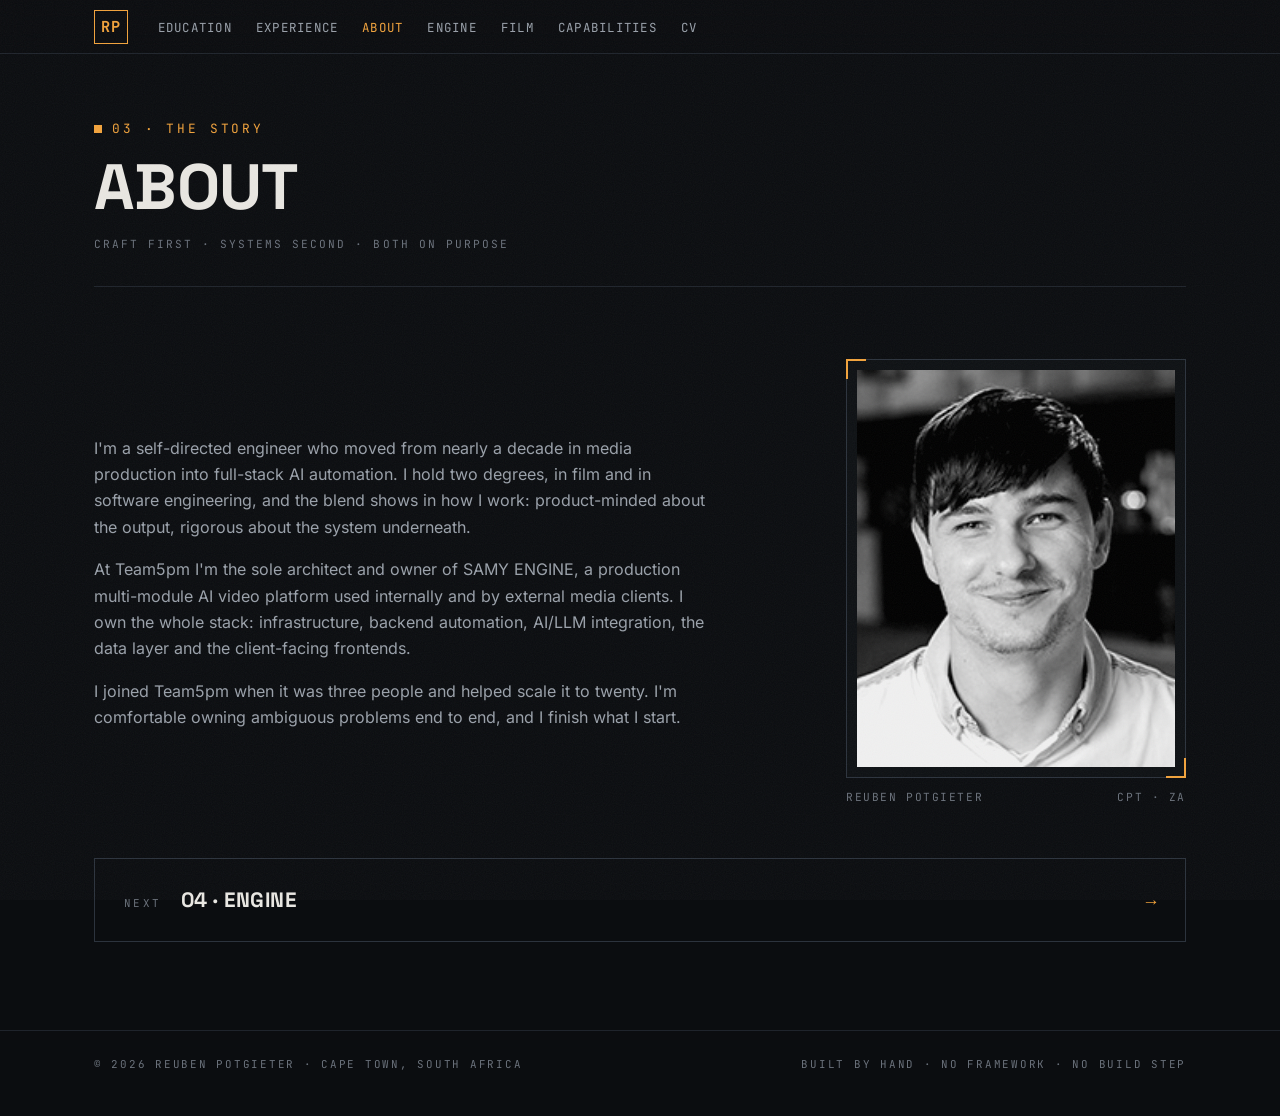
==== about.html @ 354f9bc9 "feat: restructure as multi-page guided tour site Landing page teases; each category gets its own pag" ====
<!doctype html>
<html lang="en">
<head>
  <meta charset="utf-8">
  <meta name="viewport" content="width=device-width, initial-scale=1">
  <title>About · Reuben Potgieter</title>
  <meta name="description" content="About Reuben Potgieter: from nearly a decade in media production to full-stack AI automation.">
  <meta name="robots" content="noindex">
  <meta name="color-scheme" content="dark">
  <meta name="theme-color" content="#0b0d10">
  <link rel="icon" href="data:image/svg+xml,%3Csvg%20xmlns='http://www.w3.org/2000/svg'%20viewBox='0%200%2064%2064'%3E%3Crect%20width='64'%20height='64'%20rx='8'%20fill='%230b0d10'/%3E%3Crect%20x='4'%20y='4'%20width='56'%20height='56'%20rx='6'%20fill='none'%20stroke='%23f2a33c'%20stroke-width='2'/%3E%3Ctext%20x='32'%20y='42'%20font-family='monospace'%20font-size='26'%20font-weight='700'%20fill='%23f2a33c'%20text-anchor='middle'%3ERP%3C/text%3E%3C/svg%3E">
  <link rel="preload" href="assets/fonts/space-grotesk-var-latin.woff2" as="font" type="font/woff2" crossorigin>
  <link rel="preload" href="assets/fonts/inter-var-latin.woff2" as="font" type="font/woff2" crossorigin>
  <link rel="preload" href="assets/fonts/jetbrains-mono-var-latin.woff2" as="font" type="font/woff2" crossorigin>
  <link rel="stylesheet" href="styles.css">
</head>
<body>
  <a class="skip-link" href="#main">Skip to content</a>

  <nav class="topnav" aria-label="Site navigation">
    <div class="topnav__inner">
      <a class="topnav__brand" href="index.html" aria-label="Reuben Potgieter, home">RP</a>
      <ul class="topnav__links">
        <li><a href="education.html">Education</a></li>
        <li><a href="experience.html">Experience</a></li>
        <li><a href="about.html" class="is-active" aria-current="page">About</a></li>
        <li><a href="engine.html">Engine</a></li>
        <li><a href="film.html">Film</a></li>
        <li><a href="capabilities.html">Capabilities</a></li>
        <li><a href="cv.html">CV</a></li>
      </ul>
    </div>
  </nav>

  <header class="pagehead">
    <p class="pagehead__kicker"><span class="tick" aria-hidden="true"></span>03 · THE STORY</p>
    <h1 class="pagehead__title">About</h1>
    <p class="pagehead__note">CRAFT FIRST · SYSTEMS SECOND · BOTH ON PURPOSE</p>
    <hr class="pagehead__rule">
  </header>

  <main id="main">
    <section class="section" aria-label="About Reuben Potgieter">
      <div class="hero__inner" style="padding: 0;">
        <div class="prose" data-reveal>
          <p>
            I'm a self-directed engineer who moved from nearly a decade in media
            production into full-stack AI automation. I hold two degrees, in film and
            in software engineering, and the blend shows in how I work: product-minded
            about the output, rigorous about the system underneath.
          </p>
          <p>
            At Team5pm I'm the sole architect and owner of SAMY ENGINE, a production
            multi-module AI video platform used internally and by external media
            clients. I own the whole stack: infrastructure, backend automation, AI/LLM
            integration, the data layer and the client-facing frontends.
          </p>
          <p>
            I joined Team5pm when it was three people and helped scale it to twenty.
            I'm comfortable owning ambiguous problems end to end, and I finish what
            I start.
          </p>
        </div>

        <figure class="hero__portrait" data-reveal>
          <div class="portrait__frame">
            <img class="portrait__img" src="assets/profile.jpg" width="380" height="475"
                 alt="Portrait of Reuben Potgieter" loading="eager" decoding="async">
          </div>
          <figcaption class="portrait__caption">
            <span>REUBEN POTGIETER</span>
            <span>CPT · ZA</span>
          </figcaption>
        </figure>
      </div>

      <a class="nudge" href="engine.html">
        <span class="nudge__label">NEXT</span>
        <span class="nudge__title">04 · Engine</span>
        <span class="nudge__arrow" aria-hidden="true">&rarr;</span>
      </a>
    </section>
  </main>

  <footer class="foot">
    <div class="foot__inner">
      <p>© <span data-year>2026</span> REUBEN POTGIETER · CAPE TOWN, SOUTH AFRICA</p>
      <p class="foot__note">BUILT BY HAND · NO FRAMEWORK · NO BUILD STEP</p>
    </div>
  </footer>

  <script src="script.js" defer></script>
</body>
</html>
---- styles.css ----
/* ===========================================================================
   Reuben Potgieter · CV / portfolio
   Cinematic × systems. Plain CSS, no build step. Dark by design; print = light.
   =========================================================================== */

/* ---------- Fonts (self-hosted, variable, latin subset) ---------------- */
@font-face {
  font-family: "Space Grotesk";
  src: url("assets/fonts/space-grotesk-var-latin.woff2") format("woff2-variations");
  font-weight: 300 700;
  font-display: swap;
}
@font-face {
  font-family: "Inter";
  src: url("assets/fonts/inter-var-latin.woff2") format("woff2-variations");
  font-weight: 100 900;
  font-display: swap;
}
@font-face {
  font-family: "JetBrains Mono";
  src: url("assets/fonts/jetbrains-mono-var-latin.woff2") format("woff2-variations");
  font-weight: 100 800;
  font-display: swap;
}

/* ---------- Tokens ------------------------------------------------------ */
:root {
  --bg: #0b0d10;
  --bg-2: #0e1114;
  --surface: #12151a;
  --surface-2: #171b21;
  --border: #1f242c;
  --border-strong: #2c333d;
  --text: #e9e7e2;
  --muted: #9aa1aa;
  --faint: #6b727c;
  --amber: #f2a33c;
  --amber-soft: rgba(242, 163, 60, .08);
  --cyan: #6cc3d5;
  --cyan-soft: rgba(108, 195, 213, .07);
  --ink-on-amber: #14100a;
  --maxw: 1140px;
  --radius: 4px;
  --font-display: "Space Grotesk", system-ui, sans-serif;
  --font-body: "Inter", system-ui, -apple-system, "Segoe UI", Roboto, sans-serif;
  --font-mono: "JetBrains Mono", ui-monospace, "SF Mono", "Cascadia Code", Consolas, monospace;
}

* { box-sizing: border-box; }

html { scroll-behavior: smooth; }

@media (prefers-reduced-motion: reduce) {
  html { scroll-behavior: auto; }
  * { animation-duration: .001ms !important; transition-duration: .001ms !important; }
}

body {
  margin: 0;
  font-family: var(--font-body);
  font-size: 1rem;
  color: var(--text);
  background: var(--bg);
  line-height: 1.65;
  -webkit-font-smoothing: antialiased;
  text-rendering: optimizeLegibility;
}

/* film grain over everything */
body::after {
  content: "";
  position: fixed;
  inset: 0;
  z-index: 999;
  pointer-events: none;
  opacity: .05;
  background-image: url("data:image/svg+xml,%3Csvg xmlns='http://www.w3.org/2000/svg' width='240' height='240'%3E%3Cfilter id='n'%3E%3CfeTurbulence type='fractalNoise' baseFrequency='0.9' numOctaves='2' stitchTiles='stitch'/%3E%3C/filter%3E%3Crect width='240' height='240' filter='url(%23n)'/%3E%3C/svg%3E");
}

::selection { background: var(--amber); color: var(--ink-on-amber); }

a { color: var(--amber); text-decoration-thickness: 1px; text-underline-offset: 3px; }
a:hover { text-decoration: underline; }

:focus-visible {
  outline: 2px solid var(--amber);
  outline-offset: 3px;
  border-radius: 2px;
}

.skip-link {
  position: absolute;
  left: -9999px;
  top: 0;
  background: var(--amber);
  color: var(--ink-on-amber);
  padding: .6rem 1rem;
  z-index: 1000;
  font-family: var(--font-mono);
  font-size: .85rem;
}
.skip-link:focus { left: 0; }

.ico { flex: none; vertical-align: middle; }

/* mono annotation utility */
.tick {
  display: inline-block;
  width: 8px; height: 8px;
  background: var(--amber);
  margin-right: .65rem;
}

/* ---------- Top nav ----------------------------------------------------- */
.topnav {
  position: sticky;
  top: 0;
  z-index: 50;
  background: color-mix(in srgb, var(--bg) 82%, transparent);
  -webkit-backdrop-filter: blur(12px);
  backdrop-filter: blur(12px);
  border-bottom: 1px solid var(--border);
}
.topnav__inner {
  max-width: var(--maxw);
  margin: 0 auto;
  padding: .6rem 1.5rem;
  display: flex;
  align-items: center;
  gap: 1.2rem;
}
.topnav__brand {
  font-family: var(--font-mono);
  font-weight: 700;
  font-size: .95rem;
  letter-spacing: .06em;
  color: var(--amber);
  text-decoration: none;
  border: 1px solid var(--amber);
  width: 34px; height: 34px;
  display: grid; place-items: center;
  flex: none;
}
.topnav__brand:hover { background: var(--amber-soft); text-decoration: none; }
.topnav__links {
  list-style: none;
  display: flex;
  gap: .2rem;
  margin: 0;
  padding: 0;
  flex-wrap: wrap;
}
.topnav__links a {
  font-family: var(--font-mono);
  font-size: .78rem;
  letter-spacing: .1em;
  text-transform: uppercase;
  color: var(--muted);
  text-decoration: none;
  padding: .4rem .65rem;
}
.topnav__links a:hover { color: var(--amber); text-decoration: none; }
.topnav__links a.is-active { color: var(--amber); }
.topnav__pdf { margin-left: auto; }

/* ---------- Buttons ----------------------------------------------------- */
.btn {
  font-family: var(--font-mono);
  font-weight: 600;
  font-size: .8rem;
  letter-spacing: .08em;
  text-transform: uppercase;
  cursor: pointer;
  border-radius: var(--radius);
  padding: .7rem 1.2rem;
  display: inline-flex;
  align-items: center;
  gap: .5rem;
  border: 1px solid transparent;
  text-decoration: none;
  transition: background-color .15s ease, border-color .15s ease, color .15s ease, transform .05s ease;
}
.btn:active { transform: translateY(1px); }
.btn:hover { text-decoration: none; }
.btn--primary { background: var(--amber); color: var(--ink-on-amber); }
.btn--primary:hover { background: #ffb84f; }
.btn--ghost { background: transparent; color: var(--text); border-color: var(--border-strong); }
.btn--ghost:hover { border-color: var(--amber); color: var(--amber); }

/* ---------- Hero -------------------------------------------------------- */
.hero {
  position: relative;
  border-bottom: 1px solid var(--border);
  overflow: hidden;
}
.hero__backdrop {
  position: absolute;
  inset: 0;
  background-image:
    linear-gradient(var(--border) 1px, transparent 1px),
    linear-gradient(90deg, var(--border) 1px, transparent 1px);
  background-size: 56px 56px;
  opacity: .35;
  -webkit-mask-image: radial-gradient(ellipse 90% 80% at 30% 20%, #000 0%, transparent 70%);
  mask-image: radial-gradient(ellipse 90% 80% at 30% 20%, #000 0%, transparent 70%);
  pointer-events: none;
}
.hero__inner {
  position: relative;
  max-width: var(--maxw);
  margin: 0 auto;
  padding: 5.5rem 1.5rem 4rem;
  display: grid;
  grid-template-columns: minmax(0, 1.5fr) minmax(260px, 1fr);
  gap: 3.5rem;
  align-items: center;
}
.hero__kicker {
  margin: 0 0 1.4rem;
  font-family: var(--font-mono);
  font-size: .8rem;
  letter-spacing: .22em;
  text-transform: uppercase;
  color: var(--amber);
  display: flex;
  align-items: center;
}
.hero__name {
  margin: 0;
  font-family: var(--font-display);
  font-weight: 700;
  font-size: clamp(3rem, 8.5vw, 5.6rem);
  line-height: .96;
  letter-spacing: -.015em;
  text-transform: uppercase;
}
.hero__tagline {
  margin: 1.6rem 0 0;
  color: var(--muted);
  font-size: 1.08rem;
  max-width: 54ch;
}
.hero__tagline strong { color: var(--text); }

.contacts {
  list-style: none;
  margin: 1.8rem 0 0;
  padding: 0;
  display: flex;
  flex-wrap: wrap;
  gap: .5rem 1.4rem;
}
.contact {
  display: inline-flex;
  align-items: center;
  gap: .5rem;
  font-family: var(--font-mono);
  font-size: .8rem;
  letter-spacing: .02em;
  color: var(--text);
  text-decoration: none;
}
a.contact:hover { color: var(--amber); text-decoration: none; }
.contact .ico { color: var(--faint); }
a.contact:hover .ico { color: var(--amber); }
.contact--static { color: var(--muted); }

.hero__actions { margin-top: 2.2rem; display: flex; gap: .8rem; flex-wrap: wrap; }

/* portrait */
.hero__portrait { margin: 0; justify-self: end; width: min(340px, 100%); }
.portrait__frame {
  position: relative;
  border: 1px solid var(--border-strong);
  padding: 10px;
  background: var(--bg-2);
}
/* registration corner ticks */
.portrait__frame::before,
.portrait__frame::after {
  content: "";
  position: absolute;
  width: 18px; height: 18px;
  border-color: var(--amber);
  border-style: solid;
}
.portrait__frame::before { top: -1px; left: -1px; border-width: 2px 0 0 2px; }
.portrait__frame::after { bottom: -1px; right: -1px; border-width: 0 2px 2px 0; }
.portrait__img {
  display: block;
  width: 100%;
  height: auto;
  aspect-ratio: 4 / 5;
  object-fit: cover;
  filter: grayscale(1) contrast(1.06) brightness(.94);
}
.portrait__frame:hover .portrait__img { filter: grayscale(.2) contrast(1.02); transition: filter .4s ease; }
.portrait__caption {
  display: flex;
  justify-content: space-between;
  margin-top: .6rem;
  font-family: var(--font-mono);
  font-size: .7rem;
  letter-spacing: .14em;
  color: var(--faint);
}

/* timecode ruler */
.hero__ruler {
  position: relative;
  height: 34px;
  border-top: 1px solid var(--border);
  background-image: repeating-linear-gradient(
    90deg,
    var(--border-strong) 0 1px,
    transparent 1px 12px
  );
  background-size: 120px 10px;
  background-repeat: repeat-x;
  background-position: 0 0;
}
.hero__ruler::before {
  content: "";
  position: absolute;
  inset: 0 0 auto 0;
  height: 16px;
  background-image: repeating-linear-gradient(90deg, var(--border-strong) 0 1px, transparent 1px 120px);
}
.ruler__label {
  position: absolute;
  top: 12px;
  left: 1.5rem;
  font-family: var(--font-mono);
  font-size: .68rem;
  letter-spacing: .18em;
  color: var(--faint);
}
.ruler__label--right { left: auto; right: 1.5rem; color: var(--amber); }

/* ---------- Sections ---------------------------------------------------- */
.section {
  max-width: var(--maxw);
  margin: 0 auto;
  padding: 4.5rem 1.5rem 2.5rem;
}
.sec__head {
  display: flex;
  align-items: baseline;
  gap: 1rem;
  margin-bottom: 2.2rem;
}
.sec__num {
  font-family: var(--font-mono);
  font-size: .85rem;
  color: var(--amber);
  font-weight: 600;
  letter-spacing: .1em;
}
.sec__title {
  margin: 0;
  font-family: var(--font-display);
  font-weight: 700;
  font-size: clamp(1.6rem, 3.4vw, 2.3rem);
  letter-spacing: .01em;
  text-transform: uppercase;
  line-height: 1;
}
.sec__rule { flex: 1; border-top: 1px solid var(--border); transform: translateY(-6px); }
.sec__note {
  font-family: var(--font-mono);
  font-size: .68rem;
  letter-spacing: .18em;
  color: var(--faint);
  white-space: nowrap;
}

.lede {
  margin: 0 0 2.4rem;
  font-size: 1.15rem;
  line-height: 1.7;
  color: var(--muted);
  max-width: 72ch;
}
.lede strong { color: var(--text); }

/* ---------- Stats ------------------------------------------------------- */
.stats {
  display: grid;
  grid-template-columns: repeat(auto-fit, minmax(200px, 1fr));
  gap: 1px;
  background: var(--border);
  border: 1px solid var(--border);
  margin-bottom: 2.6rem;
}
.stat {
  position: relative;
  background: var(--bg-2);
  padding: 1.4rem 1.5rem 1.2rem;
}
.stat::before {
  content: "";
  position: absolute;
  top: 8px; left: 8px;
  width: 10px; height: 10px;
  border-top: 1px solid var(--amber);
  border-left: 1px solid var(--amber);
  opacity: .8;
}
.stat__value {
  display: block;
  font-family: var(--font-display);
  font-weight: 700;
  font-size: 2.6rem;
  line-height: 1.1;
  color: var(--text);
  font-variant-numeric: tabular-nums;
}
.stat__label {
  display: block;
  margin-top: .35rem;
  font-family: var(--font-mono);
  font-size: .68rem;
  letter-spacing: .12em;
  text-transform: uppercase;
  color: var(--muted);
  line-height: 1.5;
}

/* ---------- Diagram ----------------------------------------------------- */
.diagram { margin: 0 0 2.6rem; }
.diagram__scroll { overflow-x: auto; }
.diagram__svg {
  display: block;
  width: 100%;
  min-width: 760px;
  height: auto;
  background: var(--bg-2);
}
.diagram__caption {
  margin-top: .7rem;
  font-family: var(--font-mono);
  font-size: .72rem;
  letter-spacing: .06em;
  color: var(--faint);
}

/* diagram internals */
.d-frame { fill: none; stroke: var(--border-strong); }
.d-grid { stroke: var(--border); stroke-width: 1; opacity: .5; }
.d-arrow { fill: var(--faint); }
.d-flow {
  stroke: var(--faint);
  stroke-width: 1.2;
  stroke-dasharray: 5 5;
  animation: d-flow 1.4s linear infinite;
}
@keyframes d-flow { to { stroke-dashoffset: -10; } }
@media (prefers-reduced-motion: reduce) {
  .d-flow { animation: none; }
}

.d-node text {
  font-family: var(--font-mono);
  font-size: 11.5px;
  font-weight: 600;
  letter-spacing: .1em;
  text-anchor: middle;
}
.d-node--ai rect { fill: var(--cyan-soft); stroke: var(--cyan); stroke-width: 1; }
.d-node--ai text { fill: var(--cyan); }
.d-node--human rect { fill: var(--amber-soft); stroke: var(--amber); stroke-width: 1; }
.d-node--human text { fill: var(--amber); }
.d-node--data rect { fill: transparent; stroke: var(--faint); stroke-width: 1; stroke-dasharray: 4 4; }
.d-node--data text { fill: var(--muted); }

.d-sub {
  font-family: var(--font-mono);
  font-size: 8.5px;
  letter-spacing: .12em;
  fill: var(--faint);
  text-anchor: middle;
}
.d-rowlabel {
  font-family: var(--font-mono);
  font-size: 9px;
  letter-spacing: .2em;
  fill: var(--faint);
}
.d-legend text {
  font-family: var(--font-mono);
  font-size: 9px;
  letter-spacing: .14em;
  fill: var(--muted);
}
.d-legend__id { fill: var(--faint); }
.d-sw--ai { fill: var(--cyan-soft); stroke: var(--cyan); }
.d-sw--human { fill: var(--amber-soft); stroke: var(--amber); }
.d-sw--data { fill: transparent; stroke: var(--faint); stroke-dasharray: 3 3; }

.d-note text {
  font-family: var(--font-mono);
  font-size: 9.5px;
  letter-spacing: .1em;
  fill: var(--muted);
}
.d-note__bar { stroke: var(--amber); stroke-width: 2; }

.d-rail rect { fill: var(--surface); stroke: var(--border-strong); }
.d-rail__label {
  font-family: var(--font-mono);
  font-size: 10px;
  font-weight: 700;
  letter-spacing: .2em;
  fill: var(--amber);
}
.d-rail__items {
  font-family: var(--font-mono);
  font-size: 10.5px;
  letter-spacing: .1em;
  fill: var(--muted);
}

/* ---------- Modules ----------------------------------------------------- */
.modules {
  display: grid;
  gap: 1px;
  background: var(--border);
  border: 1px solid var(--border);
  margin-bottom: 2.6rem;
}
.module {
  background: var(--bg-2);
  padding: 1.2rem 1.3rem 1.3rem;
}
.module header {
  display: flex;
  align-items: baseline;
  gap: .7rem;
  margin-bottom: .5rem;
}
.module__id {
  font-family: var(--font-mono);
  font-size: .68rem;
  letter-spacing: .12em;
  color: var(--cyan);
}
.module__title {
  margin: 0;
  font-family: var(--font-display);
  font-size: 1.02rem;
  font-weight: 600;
  letter-spacing: .01em;
}
.module p {
  margin: 0;
  font-size: .88rem;
  color: var(--muted);
  line-height: 1.6;
}
/* 10 modules: column counts chosen so the grid always fills evenly (5/2/1) */
.modules { grid-template-columns: repeat(5, 1fr); }
@media (max-width: 1100px) { .modules { grid-template-columns: repeat(2, 1fr); } }
@media (max-width: 560px) { .modules { grid-template-columns: 1fr; } }

/* ---------- Clients ----------------------------------------------------- */
.clients {
  display: grid;
  grid-template-columns: repeat(auto-fit, minmax(280px, 1fr));
  gap: 1.2rem;
  margin-bottom: 2.6rem;
}
.client {
  border: 1px solid var(--border-strong);
  border-left: 3px solid var(--amber);
  background: var(--surface);
  padding: 1.2rem 1.4rem 1.3rem;
}
.client__head {
  display: flex;
  justify-content: space-between;
  align-items: baseline;
  gap: 1rem;
  flex-wrap: wrap;
  margin-bottom: .5rem;
}
.client__name {
  margin: 0;
  font-family: var(--font-display);
  font-size: 1.15rem;
  font-weight: 700;
  text-transform: uppercase;
  letter-spacing: .03em;
}
.client__tag {
  font-family: var(--font-mono);
  font-size: .64rem;
  letter-spacing: .16em;
  color: var(--amber);
  border: 1px solid color-mix(in srgb, var(--amber) 40%, transparent);
  padding: .2rem .5rem;
  white-space: nowrap;
}
.client p { margin: 0; font-size: .92rem; color: var(--muted); }

/* ---------- Field notes -------------------------------------------------- */
.fieldnotes { border-top: 1px solid var(--border); padding-top: 1.6rem; }
.fieldnotes__title {
  margin: 0 0 1.1rem;
  font-family: var(--font-mono);
  font-size: .75rem;
  font-weight: 600;
  letter-spacing: .22em;
  text-transform: uppercase;
  color: var(--faint);
}
.fieldnotes__list {
  list-style: none;
  margin: 0;
  padding: 0;
  columns: 2;
  column-gap: 3rem;
}
.fieldnotes__list li {
  break-inside: avoid;
  position: relative;
  padding: 0 0 1rem 3.4rem;
  font-size: .9rem;
  color: var(--muted);
  line-height: 1.65;
}
.fn__marker {
  position: absolute;
  left: 0;
  top: .2em;
  font-family: var(--font-mono);
  font-size: .68rem;
  letter-spacing: .1em;
  color: var(--amber);
}
.fieldnotes__list code {
  font-family: var(--font-mono);
  font-size: .82em;
  background: var(--surface-2);
  padding: .05rem .35rem;
  border-radius: 3px;
  color: var(--text);
}

/* ---------- Experience --------------------------------------------------- */
.role {
  padding: 1.6rem 0;
  border-bottom: 1px solid var(--border);
}
.role:last-child { border-bottom: 0; }
.role__head {
  display: flex;
  justify-content: space-between;
  align-items: baseline;
  gap: 1rem;
  flex-wrap: wrap;
}
.role__title {
  margin: 0;
  font-family: var(--font-display);
  font-size: 1.2rem;
  font-weight: 600;
}
.role__at { color: var(--faint); font-weight: 400; }
.role__org { color: var(--amber); }
.role__meta { margin: .3rem 0 0; color: var(--faint); font-size: .86rem; }
.role__dates {
  margin: 0;
  font-family: var(--font-mono);
  font-size: .72rem;
  letter-spacing: .14em;
  color: var(--muted);
  white-space: nowrap;
}
.role__scope { margin: .8rem 0 .4rem; color: var(--muted); max-width: 72ch; }
.role__scope strong { color: var(--text); }
.bullets { margin: .6rem 0 0; padding-left: 1.15rem; }
.bullets li { margin: .45rem 0; color: var(--muted); }
.bullets li strong { color: var(--text); font-weight: 600; }

/* ---------- Skills ------------------------------------------------------- */
.skills {
  display: grid;
  grid-template-columns: repeat(auto-fill, minmax(260px, 1fr));
  gap: 1.4rem 1.8rem;
}
.skillgroup__label {
  margin: 0 0 .6rem;
  font-family: var(--font-mono);
  font-size: .68rem;
  font-weight: 600;
  text-transform: uppercase;
  letter-spacing: .18em;
  color: var(--amber);
}
.chips { list-style: none; margin: 0; padding: 0; display: flex; flex-wrap: wrap; gap: .45rem; }
.chips li {
  background: var(--surface);
  border: 1px solid var(--border-strong);
  border-radius: 2px;
  padding: .3rem .7rem;
  font-family: var(--font-mono);
  font-size: .76rem;
  color: var(--text);
}

/* ---------- Film --------------------------------------------------------- */
.film {
  border: 1px solid var(--border-strong);
  background:
    linear-gradient(color-mix(in srgb, var(--bg-2) 92%, transparent), color-mix(in srgb, var(--bg-2) 92%, transparent)),
    repeating-linear-gradient(90deg, var(--border) 0 1px, transparent 1px 28px);
  padding: 2rem 2.2rem;
}
.film__body {
  margin: 0 0 1.6rem;
  font-size: 1.05rem;
  color: var(--muted);
  max-width: 64ch;
}
.film__body strong { color: var(--text); }
.film__actions { display: flex; gap: .8rem; flex-wrap: wrap; }

/* ---------- Prose / About ------------------------------------------------ */
.prose p { margin: 0 0 1rem; max-width: 72ch; color: var(--muted); }
.prose p:last-child { margin-bottom: 0; }

/* ---------- Education ---------------------------------------------------- */
.edu { list-style: none; margin: 0; padding: 0; }
.edu__item {
  display: flex;
  justify-content: space-between;
  gap: 1rem;
  padding: .7rem 0;
  border-bottom: 1px solid var(--border);
  flex-wrap: wrap;
}
.edu__item:last-child { border-bottom: 0; }
.edu__qual { font-weight: 600; }
.edu__org { color: var(--amber); }
.edu__note { color: var(--muted); }
.edu__year {
  font-family: var(--font-mono);
  font-size: .78rem;
  letter-spacing: .1em;
  color: var(--muted);
}
.edu__langs { margin: 1.2rem 0 0; color: var(--muted); font-size: .92rem; }
.edu__langs strong { color: var(--text); }

/* ---------- Footer ------------------------------------------------------- */
.foot {
  margin-top: 3rem;
  border-top: 1px solid var(--border);
}
.foot__inner {
  max-width: var(--maxw);
  margin: 0 auto;
  padding: 1.6rem 1.5rem 2.6rem;
  display: flex;
  justify-content: space-between;
  gap: 1rem;
  flex-wrap: wrap;
}
.foot p {
  margin: 0;
  font-family: var(--font-mono);
  font-size: .68rem;
  letter-spacing: .16em;
  color: var(--faint);
}
.foot__note { color: var(--faint); }

/* ---------- Page header (subpages) --------------------------------------- */
.pagehead {
  max-width: var(--maxw);
  margin: 0 auto;
  padding: 4rem 1.5rem 0;
}
.pagehead__kicker {
  margin: 0 0 1rem;
  font-family: var(--font-mono);
  font-size: .8rem;
  letter-spacing: .22em;
  color: var(--amber);
  display: flex;
  align-items: center;
}
.pagehead__title {
  margin: 0;
  font-family: var(--font-display);
  font-weight: 700;
  font-size: clamp(2.4rem, 6vw, 4rem);
  line-height: 1;
  letter-spacing: -.01em;
  text-transform: uppercase;
}
.pagehead__note {
  margin: 1rem 0 0;
  font-family: var(--font-mono);
  font-size: .7rem;
  letter-spacing: .18em;
  color: var(--faint);
}
.pagehead__rule {
  border: 0;
  border-top: 1px solid var(--border);
  margin: 2rem 0 0;
}

/* ---------- Landing guide cards ------------------------------------------ */
.guides {
  display: grid;
  grid-template-columns: repeat(3, 1fr);
  gap: 1px;
  background: var(--border);
  border: 1px solid var(--border);
}
@media (max-width: 900px) { .guides { grid-template-columns: repeat(2, 1fr); } }
@media (max-width: 560px) { .guides { grid-template-columns: 1fr; } }
.guide {
  position: relative;
  display: block;
  background: var(--bg-2);
  padding: 1.5rem 1.6rem 1.4rem;
  text-decoration: none;
  color: var(--text);
  transition: background-color .2s ease;
}
.guide:hover { background: var(--surface-2); text-decoration: none; }
.guide__num {
  font-family: var(--font-mono);
  font-size: .72rem;
  letter-spacing: .14em;
  color: var(--amber);
}
.guide__title {
  margin: .5rem 0 .4rem;
  font-family: var(--font-display);
  font-weight: 700;
  font-size: 1.25rem;
  letter-spacing: .02em;
  text-transform: uppercase;
}
.guide p {
  margin: 0;
  font-size: .88rem;
  color: var(--muted);
  line-height: 1.55;
  max-width: 34ch;
}
.guide__arrow {
  position: absolute;
  top: 1.3rem;
  right: 1.4rem;
  font-family: var(--font-mono);
  color: var(--faint);
  transition: color .2s ease, transform .2s ease;
}
.guide:hover .guide__arrow { color: var(--amber); transform: translateX(4px); }
.guide__tag {
  position: absolute;
  bottom: 1.35rem;
  right: 1.4rem;
  font-family: var(--font-mono);
  font-size: .6rem;
  letter-spacing: .18em;
  color: var(--amber);
  border: 1px solid color-mix(in srgb, var(--amber) 40%, transparent);
  padding: .18rem .45rem;
}

/* ---------- Next nudge ---------------------------------------------------- */
.nudge {
  display: flex;
  align-items: baseline;
  gap: 1.2rem;
  margin-top: 3.2rem;
  padding: 1.5rem 1.8rem;
  border: 1px solid var(--border-strong);
  text-decoration: none;
  color: var(--text);
  transition: border-color .2s ease, background-color .2s ease;
}
.nudge:hover { border-color: var(--amber); background: var(--amber-soft); text-decoration: none; }
.nudge__label {
  font-family: var(--font-mono);
  font-size: .68rem;
  letter-spacing: .22em;
  color: var(--faint);
}
.nudge__title {
  font-family: var(--font-display);
  font-weight: 700;
  font-size: 1.3rem;
  letter-spacing: .02em;
  text-transform: uppercase;
}
.nudge__arrow {
  margin-left: auto;
  font-family: var(--font-mono);
  font-size: 1.1rem;
  color: var(--amber);
  transition: transform .2s ease;
}
.nudge:hover .nudge__arrow { transform: translateX(6px); }

/* ---------- Work gallery -------------------------------------------------- */
.gallery {
  display: grid;
  grid-template-columns: repeat(2, 1fr);
  gap: 1.4rem;
  margin-bottom: 2.6rem;
}
@media (max-width: 720px) { .gallery { grid-template-columns: 1fr; } }
.shot { margin: 0; }
.shot__frame {
  position: relative;
  border: 1px solid var(--border-strong);
  padding: 8px;
  background: var(--bg-2);
}
.shot__frame::before,
.shot__frame::after {
  content: "";
  position: absolute;
  width: 14px; height: 14px;
  border-color: var(--amber);
  border-style: solid;
}
.shot__frame::before { top: -1px; left: -1px; border-width: 2px 0 0 2px; }
.shot__frame::after { bottom: -1px; right: -1px; border-width: 0 2px 2px 0; }
.shot__frame img { display: block; width: 100%; height: auto; }
.shot__caption {
  display: flex;
  justify-content: space-between;
  gap: 1rem;
  margin-top: .55rem;
  font-family: var(--font-mono);
  font-size: .68rem;
  letter-spacing: .1em;
  color: var(--faint);
}
.shot__caption strong { color: var(--muted); font-weight: 600; letter-spacing: .14em; }

/* ---------- Client wordmarks ---------------------------------------------- */
.wordmarks {
  margin-top: 2.4rem;
  border: 1px solid var(--border);
  padding: 1.2rem 1.6rem;
  display: flex;
  flex-wrap: wrap;
  align-items: baseline;
  gap: .8rem 1.8rem;
}
.wordmarks__label {
  font-family: var(--font-mono);
  font-size: .62rem;
  letter-spacing: .2em;
  color: var(--faint);
  width: 100%;
}
.wordmarks span {
  font-family: var(--font-display);
  font-weight: 700;
  font-size: 1rem;
  letter-spacing: .12em;
  text-transform: uppercase;
  color: var(--muted);
}

/* ---------- Reveal on scroll (progressive enhancement) ------------------ */
@media (prefers-reduced-motion: no-preference) {
  .js [data-reveal] {
    opacity: 0;
    transform: translateY(14px);
    transition: opacity .55s ease, transform .55s ease;
  }
  .js [data-reveal].is-visible {
    opacity: 1;
    transform: none;
  }
}

/* ---------- Responsive --------------------------------------------------- */
@media (max-width: 900px) {
  .hero__inner {
    grid-template-columns: 1fr;
    gap: 2.5rem;
    padding-top: 3.5rem;
  }
  .hero__portrait { justify-self: start; width: min(280px, 70%); }
  .fieldnotes__list { columns: 1; }
}
@media (max-width: 620px) {
  .topnav__inner { padding: .5rem .9rem; gap: .6rem; }
  .topnav__links a { font-size: .62rem; padding: .3rem .4rem; letter-spacing: .06em; }
  .topnav__pdf { display: none; }
  .sec__note { display: none; }
  .section { padding: 3rem 1.25rem 1.8rem; }
  .film { padding: 1.4rem 1.3rem; }
}

/* ===========================================================================
   Print / PDF: clean, ink-friendly, light, single column, no chrome.
   =========================================================================== */
@media print {
  :root {
    --bg: #fff; --bg-2: #fff; --surface: #fff; --surface-2: #f1f1f1;
    --text: #111; --muted: #333; --faint: #555;
    --border: #ccc; --border-strong: #bbb;
    --amber: #1a1a1a; --amber-soft: #f1f1f1;
    --cyan: #333; --cyan-soft: #f6f6f6;
    --ink-on-amber: #fff;
  }
  @page { margin: 14mm; }
  body { font-size: 10.5pt; line-height: 1.45; background: #fff; }
  body::after { display: none; }
  .topnav, .skip-link, .hero__actions, .btn, .hero__ruler, .hero__backdrop,
  .diagram, .film__actions { display: none !important; }
  [data-reveal] { opacity: 1 !important; transform: none !important; }
  .hero__inner, .section, .foot__inner { max-width: none; margin: 0; padding: 0; }
  .hero__inner { grid-template-columns: 1fr auto; gap: 1.5rem; padding-bottom: .6rem; }
  .hero__portrait { width: 100px; }
  .portrait__frame { padding: 0; border: 1px solid #ccc; }
  .portrait__frame::before, .portrait__frame::after { display: none; }
  .portrait__img { filter: none; }
  .portrait__caption { display: none; }
  .hero__name { font-size: 22pt; line-height: 1.05; }
  .hero__kicker { margin-bottom: .5rem; }
  .section { padding: .8rem 0; }
  .sec__head { margin-bottom: .9rem; }
  a { color: #111; text-decoration: none; }
  /* transparent-bg bordered cells: no gray blocks where grid cells are empty */
  .stats, .modules { background: transparent; border: 0; gap: 6px; }
  .stats { grid-template-columns: repeat(4, 1fr); margin-bottom: 1.2rem; }
  .modules { grid-template-columns: repeat(3, 1fr); }
  .stat, .module { border: 1px solid #ccc; }
  .nudge, .guides, .gallery, .wordmarks, .pagehead__rule { display: none !important; }
  .pagehead { margin: 0; padding: 0 0 .6rem; }
  .pagehead__title { font-size: 20pt; }
  .stat { padding: .6rem .8rem; }
  .stat::before { display: none; }
  .stat__value { font-size: 1.5rem; }
  .modules, .clients { margin-bottom: 1.2rem; }
  .module, .client { padding: .7rem .9rem; }
  .fieldnotes__list { columns: 1; }
  .fieldnotes__list li { padding-bottom: .5rem; }
  .chips li, .client, .module { border-color: #ccc; }
  .foot { margin-top: 1rem; }
  .foot__note { display: none; }
  /* Keep entries from splitting across pages */
  .role, .module, .client, .stat, .skillgroup, .edu__item, .sec__head,
  .fieldnotes__list li { break-inside: avoid; }
  .sec__head { page-break-after: avoid; }
  h2, h3 { page-break-after: avoid; }
}
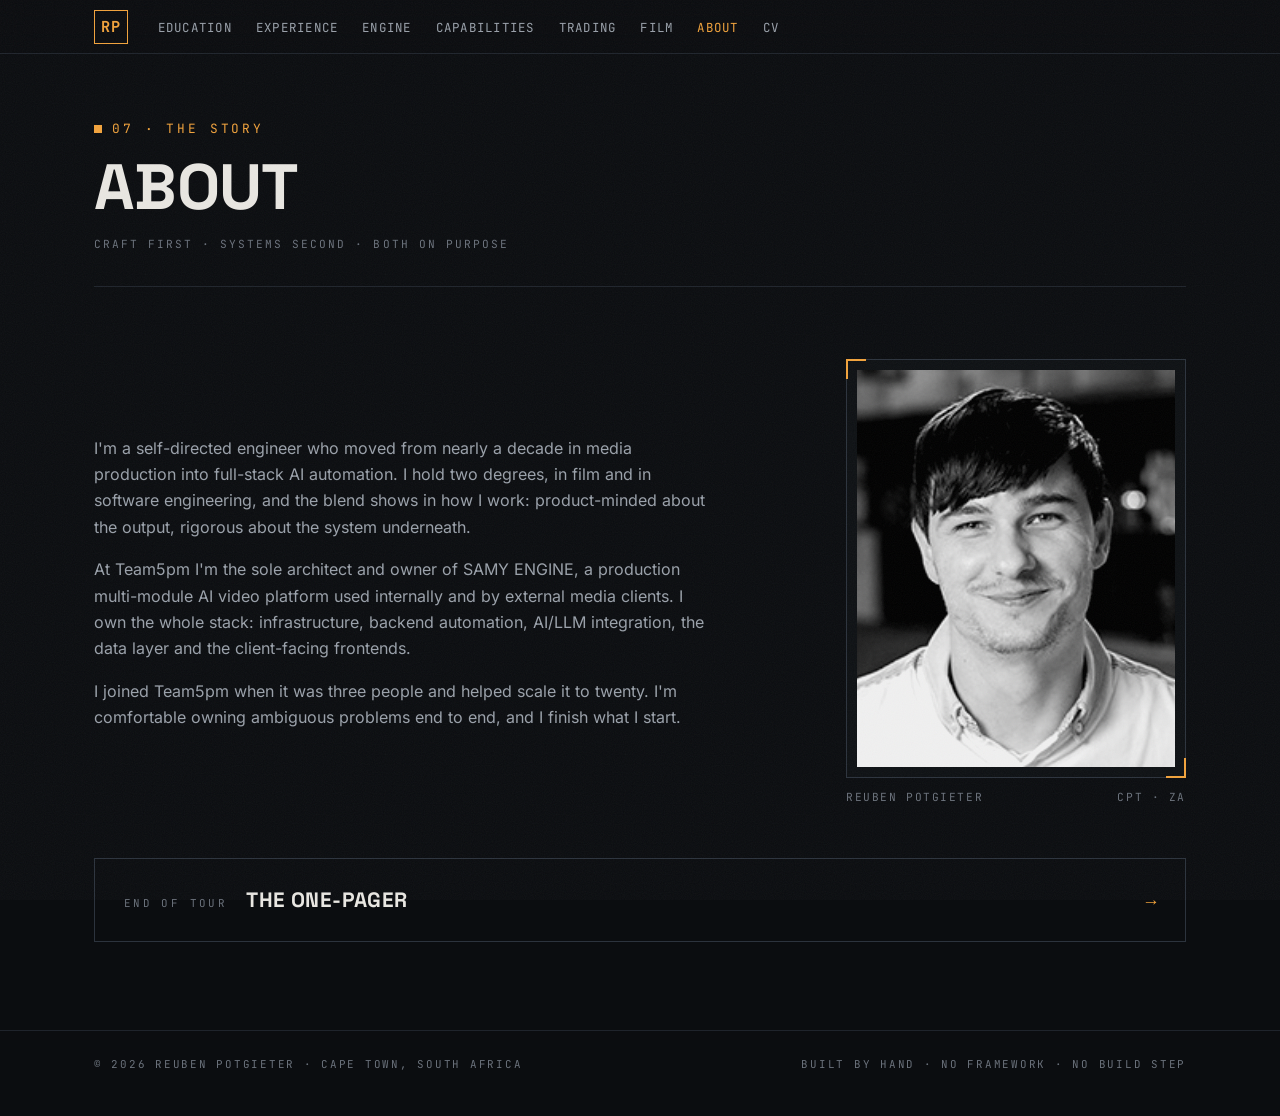
==== commit a464f53c: "feat: trading category page and tour reorder New trading.html: autonomous ETHUSDT bot case study wit" ====
--- a/about.html
+++ b/about.html
@@ -23,17 +23,18 @@
       <ul class="topnav__links">
         <li><a href="education.html">Education</a></li>
         <li><a href="experience.html">Experience</a></li>
+        <li><a href="engine.html">Engine</a></li>
+        <li><a href="capabilities.html">Capabilities</a></li>
+        <li><a href="trading.html">Trading</a></li>
+        <li><a href="film.html">Film</a></li>
         <li><a href="about.html" class="is-active" aria-current="page">About</a></li>
-        <li><a href="engine.html">Engine</a></li>
-        <li><a href="film.html">Film</a></li>
-        <li><a href="capabilities.html">Capabilities</a></li>
         <li><a href="cv.html">CV</a></li>
       </ul>
     </div>
   </nav>
 
   <header class="pagehead">
-    <p class="pagehead__kicker"><span class="tick" aria-hidden="true"></span>03 · THE STORY</p>
+    <p class="pagehead__kicker"><span class="tick" aria-hidden="true"></span>07 · THE STORY</p>
     <h1 class="pagehead__title">About</h1>
     <p class="pagehead__note">CRAFT FIRST · SYSTEMS SECOND · BOTH ON PURPOSE</p>
     <hr class="pagehead__rule">
@@ -74,9 +75,9 @@
         </figure>
       </div>
 
-      <a class="nudge" href="engine.html">
-        <span class="nudge__label">NEXT</span>
-        <span class="nudge__title">04 · Engine</span>
+      <a class="nudge" href="cv.html">
+        <span class="nudge__label">END OF TOUR</span>
+        <span class="nudge__title">The one-pager</span>
         <span class="nudge__arrow" aria-hidden="true">&rarr;</span>
       </a>
     </section>
--- a/styles.css
+++ b/styles.css
@@ -561,6 +561,10 @@
 .modules { grid-template-columns: repeat(5, 1fr); }
 @media (max-width: 1100px) { .modules { grid-template-columns: repeat(2, 1fr); } }
 @media (max-width: 560px) { .modules { grid-template-columns: 1fr; } }
+/* 6-item variant fills evenly at 3/2/1 */
+.modules--three { grid-template-columns: repeat(3, 1fr); }
+@media (max-width: 1100px) { .modules--three { grid-template-columns: repeat(2, 1fr); } }
+@media (max-width: 560px) { .modules--three { grid-template-columns: 1fr; } }
 
 /* ---------- Clients ----------------------------------------------------- */
 .clients {
@@ -815,12 +819,12 @@
 /* ---------- Landing guide cards ------------------------------------------ */
 .guides {
   display: grid;
-  grid-template-columns: repeat(3, 1fr);
+  grid-template-columns: repeat(4, 1fr);
   gap: 1px;
   background: var(--border);
   border: 1px solid var(--border);
 }
-@media (max-width: 900px) { .guides { grid-template-columns: repeat(2, 1fr); } }
+@media (max-width: 1000px) { .guides { grid-template-columns: repeat(2, 1fr); } }
 @media (max-width: 560px) { .guides { grid-template-columns: 1fr; } }
 .guide {
   position: relative;
@@ -972,6 +976,101 @@
   text-transform: uppercase;
   color: var(--muted);
 }
+.wordmarks img {
+  height: 30px;
+  width: auto;
+  filter: grayscale(1) invert(1);
+  opacity: .8;
+  transition: opacity .2s ease;
+}
+.wordmarks img:hover { opacity: 1; }
+
+/* ---------- Video frame --------------------------------------------------- */
+.videoframe { margin: 0 0 2.4rem; }
+.videoframe__box {
+  position: relative;
+  border: 1px solid var(--border-strong);
+  padding: 8px;
+  background: var(--bg-2);
+}
+.videoframe__box::before,
+.videoframe__box::after {
+  content: "";
+  position: absolute;
+  width: 14px; height: 14px;
+  border-color: var(--amber);
+  border-style: solid;
+}
+.videoframe__box::before { top: -1px; left: -1px; border-width: 2px 0 0 2px; }
+.videoframe__box::after { bottom: -1px; right: -1px; border-width: 0 2px 2px 0; }
+.videoframe__box iframe {
+  display: block;
+  width: 100%;
+  aspect-ratio: 16 / 9;
+  border: 0;
+  background: #000;
+}
+.videoframe__caption {
+  display: flex;
+  justify-content: space-between;
+  gap: 1rem;
+  margin-top: .55rem;
+  font-family: var(--font-mono);
+  font-size: .68rem;
+  letter-spacing: .1em;
+  color: var(--faint);
+}
+.videoframe__caption strong { color: var(--muted); font-weight: 600; letter-spacing: .14em; }
+
+/* ---------- Brand marquee ------------------------------------------------- */
+.marquee {
+  margin-top: 1.4rem;
+  border: 1px solid var(--border);
+  padding: 1.2rem 0 1.4rem;
+  overflow: hidden;
+}
+.marquee .wordmarks__label {
+  display: block;
+  padding: 0 1.6rem;
+  margin-bottom: 1.1rem;
+}
+.marquee__viewport {
+  overflow: hidden;
+  -webkit-mask-image: linear-gradient(90deg, transparent, #000 10%, #000 90%, transparent);
+  mask-image: linear-gradient(90deg, transparent, #000 10%, #000 90%, transparent);
+}
+.marquee__track {
+  display: flex;
+  width: max-content;
+  animation: marquee 30s linear infinite;
+}
+.marquee:hover .marquee__track { animation-play-state: paused; }
+.marquee__group { display: flex; gap: 14px; padding-right: 14px; }
+@keyframes marquee { to { transform: translateX(-50%); } }
+@media (prefers-reduced-motion: reduce) {
+  .marquee__track { animation: none; }
+  .marquee__viewport { overflow-x: auto; -webkit-mask-image: none; mask-image: none; }
+}
+.brandtile {
+  flex: none;
+  width: 180px;
+  height: 72px;
+  border: 1px solid var(--border-strong);
+  border-radius: var(--radius);
+  background: var(--bg-2);
+  display: grid;
+  place-items: center;
+}
+.brandtile img {
+  height: 30px;
+  max-width: 130px;
+  width: auto;
+  filter: grayscale(1) invert(1);
+  opacity: .8;
+}
+.brandtile img.brandtile__tall { height: 38px; }
+.brandtile img.brandtile__pad { height: 62px; }
+.brandtile img.brandtile__noinvert { filter: grayscale(1) brightness(1.15); }
 
 /* ---------- Reveal on scroll (progressive enhancement) ------------------ */
 @media (prefers-reduced-motion: no-preference) {
@@ -1040,7 +1139,7 @@
   .stats { grid-template-columns: repeat(4, 1fr); margin-bottom: 1.2rem; }
   .modules { grid-template-columns: repeat(3, 1fr); }
   .stat, .module { border: 1px solid #ccc; }
-  .nudge, .guides, .gallery, .wordmarks, .pagehead__rule { display: none !important; }
+  .nudge, .guides, .gallery, .wordmarks, .videoframe, .marquee, .pagehead__rule { display: none !important; }
   .pagehead { margin: 0; padding: 0 0 .6rem; }
   .pagehead__title { font-size: 20pt; }
   .stat { padding: .6rem .8rem; }
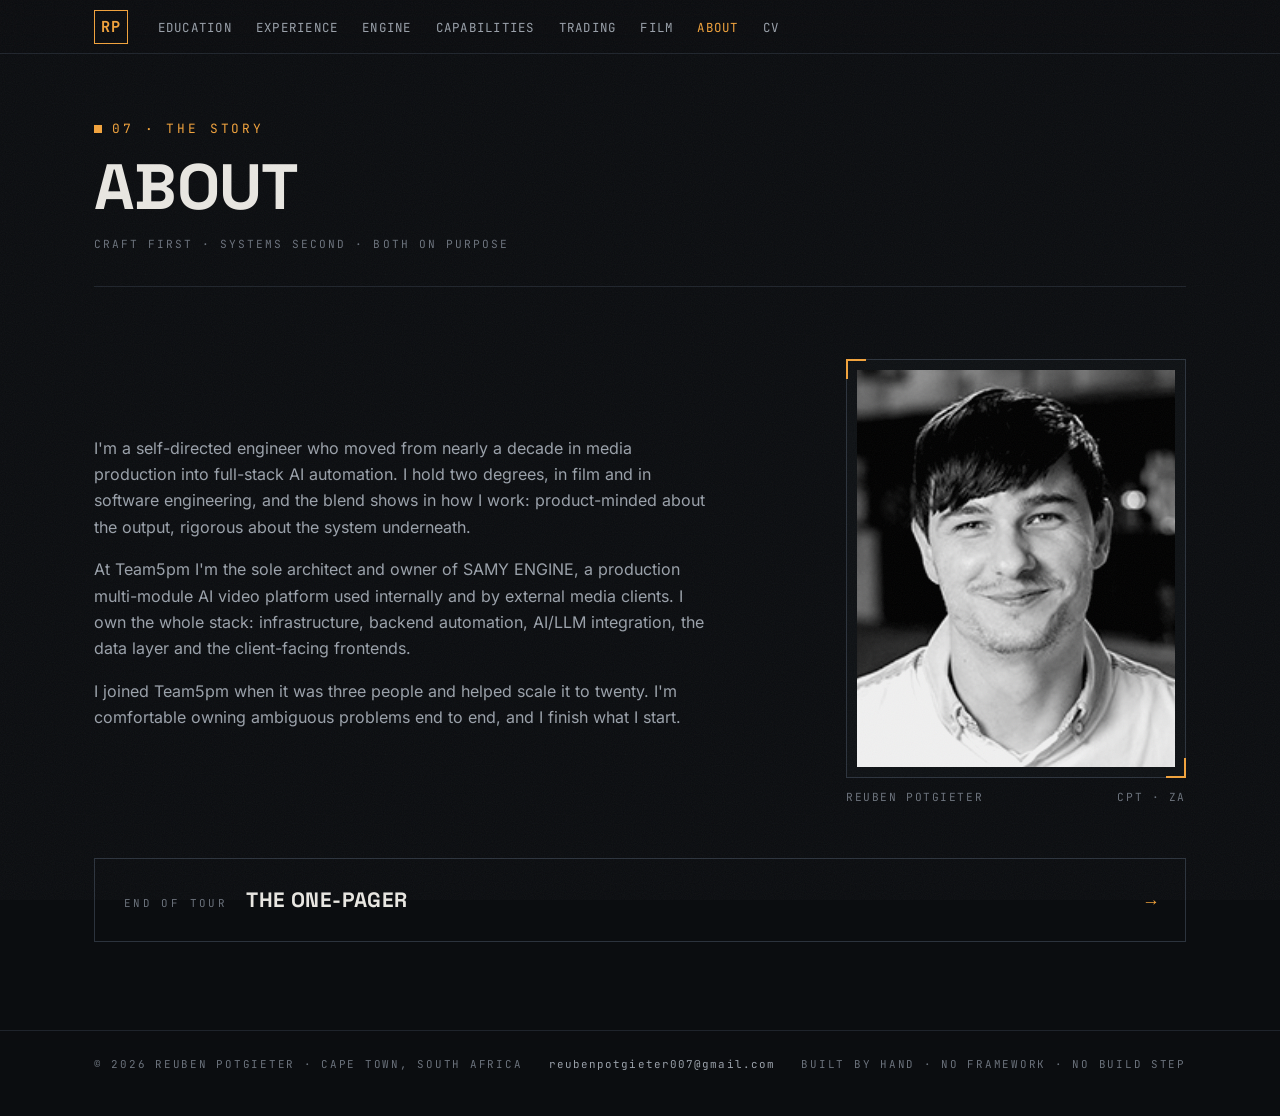
==== commit 5f5967fd: "feat: role remix, credentials from 2025 CV, and site-wide contact email Team5pm role reframed engine" ====
--- a/about.html
+++ b/about.html
@@ -86,6 +86,7 @@
   <footer class="foot">
     <div class="foot__inner">
       <p>© <span data-year>2026</span> REUBEN POTGIETER · CAPE TOWN, SOUTH AFRICA</p>
+      <p><a class="foot__mail" href="#" data-user="reubenpotgieter007" data-domain="gmail.com" rel="noopener">EMAIL ME</a></p>
       <p class="foot__note">BUILT BY HAND · NO FRAMEWORK · NO BUILD STEP</p>
     </div>
   </footer>
--- a/styles.css
+++ b/styles.css
@@ -778,6 +778,12 @@
   color: var(--faint);
 }
 .foot__note { color: var(--faint); }
+.foot__mail {
+  color: var(--muted);
+  text-decoration: none;
+  letter-spacing: .1em;
+}
+.foot__mail:hover { color: var(--amber); text-decoration: none; }
 
 /* ---------- Page header (subpages) --------------------------------------- */
 .pagehead {
